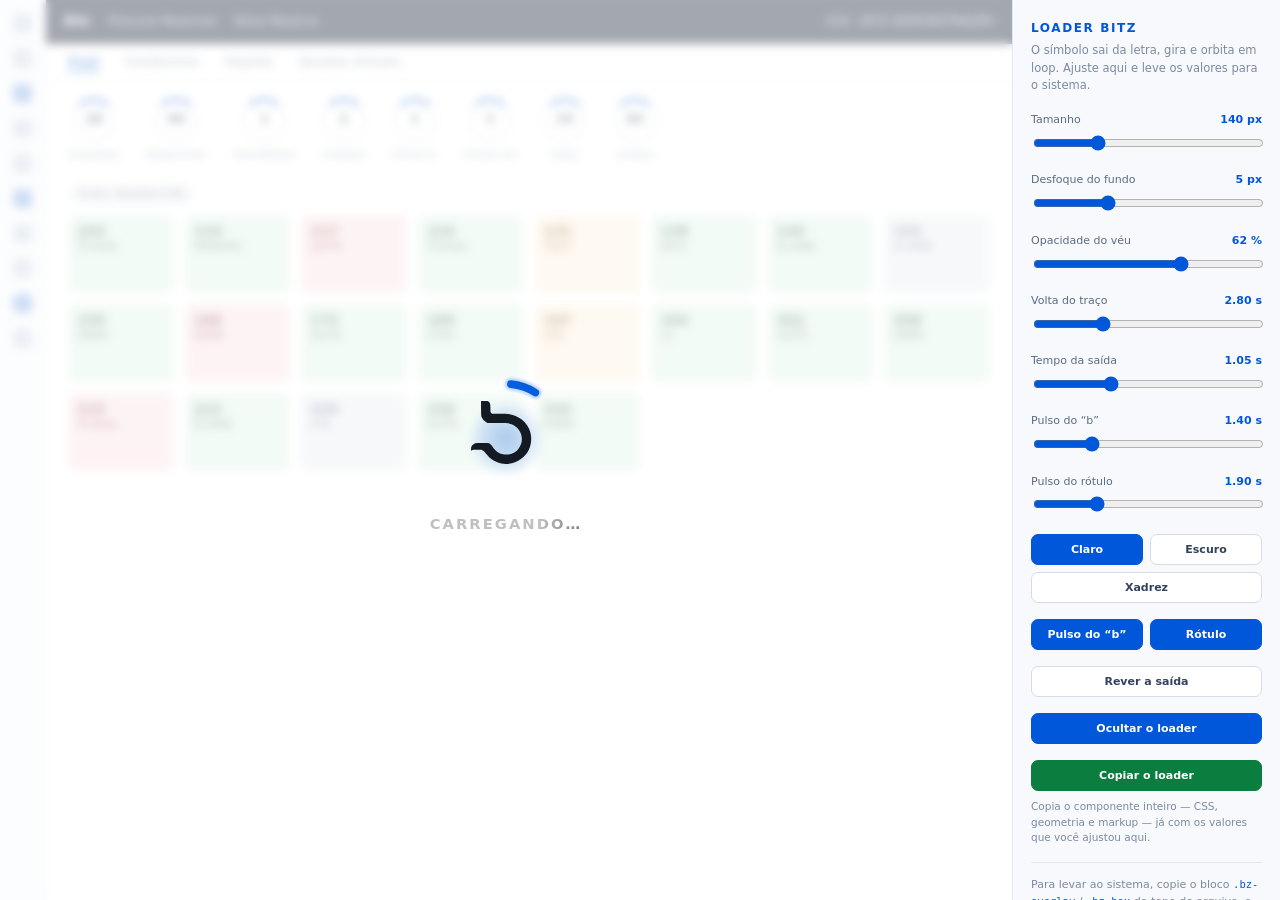
==== loader-b.html @ d3d87884 "Add Vercel configuration for routing and 404 handling - Introduced a new vercel.json file to define " ====
<!doctype html>
<html lang="pt-BR" data-tema="claro">
<head>
<meta charset="utf-8">
<meta name="viewport" content="width=device-width,initial-scale=1">
<link rel="icon" href="favicon.svg" type="image/svg+xml">
<link rel="icon" href="favicon.ico" sizes="48x48">
<link rel="apple-touch-icon" href="apple-touch-icon.png">
<title>Bitz · Loader do sistema — "b" + símbolo em órbita</title>
<style>
/* ==========================================================================
   BITZ · LOADER DO SISTEMA
   --------------------------------------------------------------------------
   Só a letra "b" da marca e o símbolo azul que vive dentro dela.

   O símbolo não é uma figura que passeia: ele É o traço do loader, do
   primeiro ao último quadro. O traço nasce exatamente no formato do símbolo,
   a ponta esquerda parte para a esquerda e sobe, e o resto do corpo passa
   pelo mesmo lugar por onde a ponta passou — física de cobra: o traço é um
   trecho que corre por um trilho, então a cauda herda o caminho da cabeça.

   COMO O TRAÇO NASCE IGUAL AO SÍMBOLO
   O símbolo tem 23,84 de espessura de corpo e uma espinha praticamente reta
   (inclinação de 0,79°) de (275,08 , 289,36) a (192,92 , 290,50), com 82,16
   de vão. Um traço de 23,84 com ponta redonda sobre essa espinha fecha
   82,16 + 23,84 = 106,00 — o comprimento exato do símbolo no vetor.
   Por isso o primeiro quadro do loader e o símbolo da marca são a mesma
   forma; não há troca de figura, nem fusão, nem cópia. Medido contra o
   contorno do vetor, o traço cobre 91,3% da área do símbolo (o teto é
   92,1%: o símbolo tem uma ponta reta e outra em bico, e um traço tem as
   duas pontas iguais — essa é toda a diferença que sobra).

   O TRILHO
   Começa na espinha do símbolo, segue reto para a esquerda, abre até r=193
   (o chicote, mais para fora que a própria órbita) e entra tangente na
   órbita r=170 a 255°. O raio mínimo de curva é 39,9 — quase 2x a espessura,
   então o traço dobra sem vincar. A curva foi resolvida contra o contorno
   real do "b" setor a setor: em nenhum ponto chega a menos de 9 do desenho
   da letra.

   A PASSAGEM PARA A ÓRBITA INFINITA
   Quando a cauda já rodou 20° dentro da órbita, o círculo assume. Nesse
   quadro as duas formas são idênticas de propósito — mesma posição
   (275,22°), mesmo vão (82,16), mesma espessura (23,84) e mesma velocidade
   (212°/s). A emenda não é disfarçada: ela não existe.

   POR QUE NUNCA TRAVA
   A volta e o corrimento da cauda são lineares e independentes, cada um
   fechando exatamente uma volta. Só o comprimento e a espessura respiram.
   Não existe quadro em que a cauda pare — nem no reinício do ciclo, porque
   -100 e 0 de dashoffset são o mesmo ponto do círculo.

   Geometria medida no vetor original (bitz-logo-vetorizado.svg, intacto):
     centro do bojo do "b" .... (329.16 , 307.33)
     raio externo do bojo ..... 79.4     espessura do traço .... 29.35
     ponto mais alto do "b" ... r=142 (topo da haste, a 242°)
     órbita ................... r=170   circunferência 1068,14

   O componente é o bloco .bz-box. Fundo próprio: nenhum.
   Tudo escala por uma medida só: --bz-size. As caixas são em `em`, sobre uma
   malha de 440 unidades de vetor = 1em; o que está dentro dos SVG usa as
   coordenadas do vetor original.
   ========================================================================== */

.bz-overlay{
  position:absolute; inset:0; z-index:50;
  display:grid; place-items:center;
  background:var(--bz-veil, rgba(255,255,255,.62));
  -webkit-backdrop-filter:blur(var(--bz-blur,5px)) saturate(.92);
          backdrop-filter:blur(var(--bz-blur,5px)) saturate(.92);
  animation:bzVeil .3s ease both;
}
@keyframes bzVeil{ from{opacity:0} to{opacity:1} }

.bz-box{
  /* ---- ajustes ---- */
  --bz-size:140px;        /* única medida: tudo deriva daqui */
  --bz-ink:#141a24;       /* cor da letra "b" */
  --bz-turn:2.8s;         /* um ciclo: volta do anel + corrimento da cauda */
  --bz-in:1.05s;          /* a saída do símbolo, uma vez só */
  --bz-pulso:1.4s;        /* respiro do "b" e do halo — independente do traço */
  --bz-skel:1.9s;         /* varredura do rótulo — independente do traço */

  font-size:var(--bz-size);
  display:flex; flex-direction:column; align-items:center; gap:.06em;
  color:var(--bz-ink);
}

.bz{ position:relative; width:1em; height:1em; overflow:visible }
.bz svg{ display:block; width:100%; height:100%; overflow:visible }

/* ---------- halo azul que respira atrás da letra ---------- */
.bz-halo{
  position:absolute; left:50%; top:50%;
  width:.56em; height:.56em; margin:-.28em 0 0 -.28em;
  border-radius:50%;
  background:radial-gradient(circle at 50% 50%,
      rgba(0,87,217,.30) 0%, rgba(0,87,217,.16) 40%, rgba(0,87,217,0) 70%);
  filter:blur(.025em);
  pointer-events:none;
  animation:bzHalo var(--bz-pulso) ease-in-out infinite;
}
@keyframes bzHalo{
  0%,100%{ transform:scale(.93); opacity:.6 }
  50%    { transform:scale(1.07); opacity:1 }
}

/* ---------- o traço, em qualquer fase ---------- */
.bz-tr{
  fill:none;
  stroke:url(#bzArco);
  stroke-width:23.84;             /* a espessura do corpo do símbolo */
  stroke-linecap:round;
  stroke-linejoin:round;
}
/* o mesmo traço, largo e desfocado: é o que dá corpo de líquido */
.bz-glow{
  stroke:rgba(59,134,255,.32);
  stroke-width:40;
  filter:blur(.022em);
}

/* ==========================================================================
   FASE 1 — A SAÍDA
   O traço corre pelo trilho. Um dash só: a cauda passa onde a cabeça passou.
   ========================================================================== */
.bz-rail{ position:absolute; inset:0 }
.bz-rail path{
  stroke-dasharray:151.45 1000;   /* 151,45/1000 do trilho = os 82,16 do símbolo */
  stroke-dashoffset:0;
  animation:bzCobra var(--bz-in) cubic-bezier(.42,.02,.5,.49) forwards;
}
/* O ease é calculado, não escolhido: a cauda tem de chegar ao fim exatamente
   na velocidade com que a órbita a recebe — que agora é a da volta pura,
   360/--bz-turn, porque no quadro da troca a cauda ainda está segurando.
   Se mudar --bz-in ou --bz-turn, refaça o ease:
       d  = 2.7208 * (--bz-in em s) / (--bz-turn em s)     <- derivada no fim
       y2 = 1 - 0.5*d   (preso entre 0 e 0.9)
       x2 = 1 - (1 - y2)/d
       cubic-bezier(.42, .02, x2, y2)
   Com os valores de fábrica (1,05s e 2,8s) isso dá cubic-bezier(.42,.02,.5,.49). */
@keyframes bzCobra{ to{ stroke-dashoffset:-723.50 } }

/* a saída sai de cena no quadro em que as duas formas coincidem */
.bz-rail{ animation:bzTroca .08s linear forwards; animation-delay:var(--bz-in) }
@keyframes bzTroca{ to{ opacity:0 } }

/* ==========================================================================
   FASE 2 — A ÓRBITA, SEM FIM
   .bz-lead   põe a órbita a 275,22°, onde a saída entrega o traço
   .bz-ring   a volta, velocidade constante
   .bz-car    a cauda corre (linear) enquanto o vão respira
   ========================================================================== */
.bz-lead,.bz-ring{ position:absolute; inset:0; transform-origin:50% 50% }
.bz-lead{ transform:rotate(275.22deg) }
.bz-ring{
  opacity:0;
  animation:bzEntra .08s linear forwards,
            bzGira  var(--bz-turn) linear infinite;
  animation-delay:var(--bz-in), var(--bz-in);
}
@keyframes bzEntra{ to{ opacity:1 } }
@keyframes bzGira { to{ transform:rotate(360deg) } }

.bz-car{
  /* 7,692% de 1068,14 = os mesmos 82,16. O vazio SEMPRE fecha 100 com o
     traço: assim o padrão dá exatamente uma volta, e o -100 do bzCorre cai
     no mesmo ponto de onde saiu. É isso que faz o ciclo emendar sem degrau. */
  stroke-dasharray:7.692 92.308;
  stroke-dashoffset:0;
  /* os três andam no MESMO ciclo, e é isso que impede a ponta de recuar */
  animation:bzCorre   var(--bz-turn) ease-in-out infinite,
            bzRespira var(--bz-turn) ease-in-out infinite,
            bzMassa   var(--bz-turn) ease-in-out infinite;
  animation-delay:var(--bz-in), var(--bz-in), var(--bz-in);
}
/* A CAUDA SEGURA E DISPARA — POR QUE A PONTA NÃO VOLTA MAIS
   A ponta anda a (volta) + (cauda) + (crescimento do vão). Se a cauda
   corresse em velocidade constante, na hora de recolher o vão encolheria
   mais depressa do que a cauda avança e a ponta andaria para trás — era
   exatamente o que acontecia. A correção é a mesma do spinner do Android:
   enquanto o traço estica, a cauda quase segura (avança só 6 de 100);
   quando o traço recolhe, ela dispara os 94 que faltam e compensa.
   Conferido derivando o ciclo inteiro com o ease-in-out real do CSS:
   a ponta varia entre +100 e +273,5 por ciclo — nunca chega a zero. */
@keyframes bzCorre{
  0%  { stroke-dashoffset:0 }
  50% { stroke-dashoffset:-6 }
  100%{ stroke-dashoffset:-100 }
}
/* só o vão e a espessura respiram — é daí que vem o "líquido" */
@keyframes bzRespira{
  0%,100%{ stroke-dasharray:7.692 92.308 }
  50%    { stroke-dasharray:52 48 }
}
@keyframes bzMassa{
  0%,100%{ stroke-width:23.84 }
  50%    { stroke-width:14.5 }
}
/* o corpo desfocado arrasta um pouco atrás, como massa que demora a virar */
.bz-ring .bz-glow{
  animation:bzCorre   var(--bz-turn) ease-in-out infinite,
            bzRespira var(--bz-turn) ease-in-out infinite,
            bzMassaGlow var(--bz-turn) ease-in-out infinite;
  animation-delay:calc(var(--bz-in) + .07s), calc(var(--bz-in) + .07s), calc(var(--bz-in) + .07s);
}
@keyframes bzMassaGlow{
  0%,100%{ stroke-width:40 }
  50%    { stroke-width:26 }
}

/* ---------- a letra "b" ---------- */
.bz-letter{
  position:absolute; left:50%; top:50%;
  width:.56818em; height:.56818em; margin:-.28409em 0 0 -.28409em;
  transform-origin:50% 50%;
  animation:bzBeat var(--bz-pulso) ease-in-out infinite;
}
@keyframes bzBeat{
  0%,100%{ transform:scale(1);     filter:drop-shadow(0 0 .016em rgba(0,87,217,.26)) }
  50%    { transform:scale(1.026); filter:drop-shadow(0 0 .045em rgba(0,87,217,.5)) }
}
.bz-b{ fill:currentColor }

/* ---------- o rótulo, em skeleton ---------- */
.bz-txt{
  margin:0;
  font:600 .105em/1 "Segoe UI",system-ui,-apple-system,Arial,sans-serif;
  letter-spacing:.14em; text-transform:uppercase; white-space:nowrap;
  background:linear-gradient(100deg,
      var(--bz-txt-dim, rgba(20,26,36,.28)) 28%,
      var(--bz-txt-hi,  rgba(20,26,36,.82)) 48%,
      var(--bz-txt-dim, rgba(20,26,36,.28)) 68%);
  background-size:260% 100%;
  -webkit-background-clip:text; background-clip:text;
  color:transparent;
  animation:bzTxt var(--bz-skel) linear infinite;
}
@keyframes bzTxt{ from{ background-position:140% 0 } to{ background-position:-60% 0 } }

/* o pulso do "b" pode ser desligado sem tocar no traço */
.bz-box.sem-pulso .bz-letter,
.bz-box.sem-pulso .bz-halo{ animation:none }

/* ---------- acessibilidade ---------- */
@media (prefers-reduced-motion: reduce){
  .bz-halo,.bz-letter,.bz-txt{ animation:none !important }
  .bz-rail{ opacity:0; animation:none !important }
  .bz-ring{ opacity:1; animation:bzGira 6s linear infinite !important }
  .bz-car{ stroke-dasharray:26 74; animation:none !important }
}

/* ==========================================================================
   DAQUI PARA BAIXO É SÓ A PÁGINA DE DEMONSTRAÇÃO.
   Nada disso precisa ir para o sistema.
   ========================================================================== */
*{box-sizing:border-box}
html,body{height:100%;margin:0}
body{
  font:14px/1.45 "Segoe UI",system-ui,-apple-system,Arial,sans-serif;
  color:#1d2430; background:#eef1f6;
  display:grid; grid-template-columns:1fr 268px;
  overflow:hidden;
}
html[data-tema="escuro"] body{ color:#e7eefb; background:#0b1220 }
html[data-tema="xadrez"] body{ background:#12151c }

/* ---- palco: onde o loader aparece ---- */
.palco{ position:relative; overflow:hidden }

/* fundo xadrez, para conferir que o loader não carrega fundo nenhum */
.xadrez{
  position:absolute; inset:0; display:none;
  background-color:#1b1f28;
  background-image:
    linear-gradient(45deg,#272c37 25%,transparent 25%,transparent 75%,#272c37 75%),
    linear-gradient(45deg,#272c37 25%,transparent 25%,transparent 75%,#272c37 75%);
  background-size:26px 26px; background-position:0 0,13px 13px;
}
html[data-tema="xadrez"] .xadrez{ display:block }
html[data-tema="xadrez"] .app{ display:none }

/* ---- maquete do painel, só para o desfoque ter o que borrar ---- */
.app{ position:absolute; inset:0; display:flex; overflow:hidden }
.rail{ width:46px; background:#f7f9fc; border-right:1px solid #e2e8f1;
       display:flex; flex-direction:column; align-items:center; gap:16px; padding:14px 0 }
.rail i{ width:19px; height:19px; border-radius:5px; background:#c9d4e4; display:block }
.rail i:nth-child(3n){ background:#0057D9; opacity:.5 }
.col{ flex:1; display:flex; flex-direction:column; min-width:0 }
.top{ height:44px; background:#0e1b33; display:flex; align-items:center; gap:18px;
      padding:0 18px; color:#cddcf5; font-size:12px; flex:none }
.top b{ color:#fff; font-weight:600 }
.top .sp{ flex:1 }
.abas{ height:38px; display:flex; gap:26px; padding:0 22px; align-items:center;
       border-bottom:1px solid #e2e8f1; background:#fff; font-size:12.5px; color:#5b6b83; flex:none }
.abas span:first-child{ color:#0057D9; box-shadow:inset 0 -2px 0 #0057D9; font-weight:600 }
.corpo{ flex:1; overflow:hidden; padding:16px 22px; background:#fff }
.kpis{ display:flex; gap:26px; margin-bottom:16px; flex-wrap:wrap }
.kpi{ text-align:center; font-size:10.5px; color:#7c8aa0 }
.kpi u{ display:grid; place-items:center; width:44px; height:44px; margin:0 auto 5px;
        border-radius:50%; border:3px solid #e6ebf3; border-top-color:#0057D9;
        font-size:12px; font-weight:700; color:#2b3648; text-decoration:none }
.faixa{ display:inline-block; font-size:10px; color:#5b6b83; background:#eef2f8;
        border-radius:20px; padding:3px 11px; margin:6px 0 10px }
.uhs{ display:grid; grid-template-columns:repeat(auto-fill,minmax(104px,1fr)); gap:11px }
.uh{ height:78px; border-radius:7px; padding:8px 9px; font-size:11px; line-height:1.3;
     background:#dff3e6; color:#2f6b47 }
.uh b{ display:block; font-size:13.5px; font-weight:700 }
.uh.v{ background:#fbe0e3; color:#8e3644 }
.uh.l{ background:#fdeed8; color:#8a5c1d }
.uh.c{ background:#e9edf3; color:#5b6b83 }
html[data-tema="escuro"] .rail{ background:#0f172a; border-color:#1e2b45 }
html[data-tema="escuro"] .rail i{ background:#2a3b5c }
html[data-tema="escuro"] .abas{ background:#0f172a; border-color:#1e2b45; color:#8ba2c8 }
html[data-tema="escuro"] .corpo{ background:#0f172a }
html[data-tema="escuro"] .kpi u{ border-color:#22304d; border-top-color:#3b86ff; color:#dbe6f8 }
html[data-tema="escuro"] .faixa{ background:#1a2540; color:#8ba2c8 }
html[data-tema="escuro"] .uh{ background:#12361f; color:#7fd6a0 }
html[data-tema="escuro"] .uh.v{ background:#3a1620; color:#f0919f }
html[data-tema="escuro"] .uh.l{ background:#3a2a12; color:#e8bb72 }
html[data-tema="escuro"] .uh.c{ background:#1a2540; color:#8ba2c8 }

/* ---- painel de ajustes ---- */
.ctrl{ background:#f7f9fc; border-left:1px solid #e2e8f1; padding:20px 18px;
       overflow:auto; display:flex; flex-direction:column; gap:16px }
html[data-tema="escuro"] .ctrl,
html[data-tema="xadrez"] .ctrl{ background:#0f172a; border-color:#1e2b45; color:#e7eefb }
.ctrl h1{ font-size:12px; letter-spacing:1.6px; text-transform:uppercase;
          color:#0057D9; margin:0 0 2px }
.ctrl h1 small{ display:block; letter-spacing:0; text-transform:none; font-weight:400;
                font-size:11.5px; color:#7c8aa0; margin-top:5px; line-height:1.5 }
.campo label{ display:flex; justify-content:space-between; font-size:11px;
              color:#5b6b83; margin-bottom:5px }
html[data-tema="escuro"] .campo label,
html[data-tema="xadrez"] .campo label{ color:#8ba2c8 }
.campo label b{ color:#0057D9; font-variant-numeric:tabular-nums }
.campo input[type=range]{ width:100%; accent-color:#0057D9 }
.linha{ display:flex; gap:7px; flex-wrap:wrap }
.ctrl button{ flex:1; min-width:74px; height:31px; border-radius:7px; cursor:pointer;
              border:1px solid #d3dce9; background:#fff; color:#33415c;
              font:600 11px/1 "Segoe UI",system-ui,sans-serif; transition:.15s }
.ctrl button:hover{ border-color:#0057D9; color:#0057D9 }
.ctrl button[aria-pressed=true]{ background:#0057D9; border-color:#0057D9; color:#fff }
html[data-tema="escuro"] .ctrl button,
html[data-tema="xadrez"] .ctrl button{ background:#16213a; border-color:#26355a; color:#c6d6f0 }
.ctrl button.destaque{ background:#0a7d3f; border-color:#0a7d3f; color:#fff }
.ctrl button.destaque:hover{ background:#096935; border-color:#096935; color:#fff }
.dica{ font-size:10.5px; color:#7c8aa0; line-height:1.5; margin:-8px 0 0 }
html[data-tema="escuro"] .dica,
html[data-tema="xadrez"] .dica{ color:#7f92b3 }
/* só aparece se a área de transferência do navegador for negada */
.saida{ width:100%; height:150px; font:10.5px/1.4 ui-monospace,Consolas,monospace;
        border:1px solid #d3dce9; border-radius:7px; padding:8px; resize:vertical;
        background:#fff; color:#33415c }
html[data-tema="escuro"] .saida,
html[data-tema="xadrez"] .saida{ background:#16213a; border-color:#26355a; color:#c6d6f0 }
.nota{ font-size:11px; color:#7c8aa0; line-height:1.55; border-top:1px solid #e2e8f1;
       padding-top:13px; margin-top:auto }
html[data-tema="escuro"] .nota,
html[data-tema="xadrez"] .nota{ border-color:#1e2b45; color:#7f92b3 }
.nota code{ font-family:ui-monospace,Consolas,monospace; font-size:10.5px; color:#0057D9 }
@media (max-width:860px){ body{ grid-template-columns:1fr; grid-template-rows:1fr auto } }
</style>
</head>

<body>

<!-- ===== geometria da marca (recortada do vetor original, que segue intacto) ===== -->
<svg width="0" height="0" style="position:absolute" aria-hidden="true"><defs>
  <!-- letra "b" -->
  <path id="bzLetraB" d="M319.48,386.07C305.63,383.87 291.69,377.55 280.74,368.51C277.11,365.53 271.43,359.51 268.11,355.14C264.78,350.78 260.36,346.14 258.28,344.85C254.87,342.73 253.13,342.47 240.38,342.16C228.84,341.88 225.68,342.11 223.13,343.43L220.00,345.05 L220.00,340.09C220.00,331.44 223.15,326.28 230.50,322.89C233.97,321.29 237.21,321.04 254.91,321.02C274.86,321.00 275.42,321.06 279.56,323.48C282.35,325.12 285.16,328.12 287.76,332.23C292.17,339.20 299.62,346.86 305.58,350.55C316.05,357.03 332.67,358.89 345.29,354.99C353.05,352.60 362.60,346.45 367.55,340.68C369.52,338.38 372.72,333.28 374.67,329.35C387.99,302.43 374.49,271.28 345.00,260.89C338.87,258.74 336.58,258.57 305.00,258.05L271.50,257.50 L266.89,254.79C261.23,251.46 256.39,246.08 253.63,240.05C251.71,235.86 251.55,233.65 251.53,212.00L251.50,188.50 L262.17,188.50C272.18,188.50 273.01,188.66 275.52,191.00C280.35,195.52 281.00,197.95 281.00,211.50C281.00,223.54 281.11,224.20 283.45,226.55L285.91,229.00 L310.20,229.01C323.57,229.01 337.43,229.48 341.00,230.04C367.58,234.23 390.90,251.47 401.96,275.11C411.41,295.29 411.45,320.62 402.06,340.68C397.60,350.22 391.87,357.99 383.60,365.72C374.94,373.80 362.57,380.73 351.13,383.90C342.88,386.18 327.00,387.28 319.48,386.07Z"/>
  <!-- a cauda perde um pouco de corpo: dá leitura de rastro sem descaracterizar -->
  <!-- o traço não é chapado: vira do azul claro ao azul Bitz ao longo do arco -->
  <linearGradient id="bzArco" gradientUnits="userSpaceOnUse" x1="159" y1="187" x2="499" y2="427">
    <stop offset="0"   stop-color="#6aa6ff"/>
    <stop offset=".45" stop-color="#1f74e8"/>
    <stop offset="1"   stop-color="#0057D9"/>
  </linearGradient>
</defs></svg>

<main class="palco">
  <div class="xadrez"></div>

  <!-- maquete do painel (só para o desfoque ter conteúdo por baixo) -->
  <div class="app">
    <nav class="rail"><i></i><i></i><i></i><i></i><i></i><i></i><i></i><i></i><i></i><i></i></nav>
    <div class="col">
      <header class="top"><b>Bitz</b><span>Procurar Reservas</span><span>Nova Reserva</span><span class="sp"></span><span>419 · BITZ DEMONSTRAÇÃO</span></header>
      <div class="abas"><span>Pool</span><span>Condomínio</span><span>DayUse</span><span>Quartos Virtuais</span></div>
      <div class="corpo">
        <div class="kpis" id="kpis"></div>
        <div class="faixa">Andar: Standard (28)</div>
        <div class="uhs" id="uhs"></div>
      </div>
    </div>
  </div>

  <!-- ============ O LOADER ============ -->
  <div class="bz-overlay" id="overlay">
    <div class="bz-box" id="bz" role="status" aria-label="Carregando">
      <div class="bz">

        <!-- halo azul que respira atrás da letra -->
        <div class="bz-halo"></div>

        <!-- FASE 1: o traço nasce no formato do símbolo e corre pelo trilho -->
        <svg class="bz-rail" viewBox="109.16 87.33 440 440" aria-hidden="true">
          <path class="bz-tr bz-glow" pathLength="1000" d="M275.08,289.36 L192.92,290.50 C132.93,289.67 111.29,189.71 285.16,143.12 A170.00,170.00 0 0,1 469.73,211.72"/>
          <path class="bz-tr"         pathLength="1000" d="M275.08,289.36 L192.92,290.50 C132.93,289.67 111.29,189.71 285.16,143.12 A170.00,170.00 0 0,1 469.73,211.72"/>
        </svg>

        <!-- FASE 2: a mesma forma, agora em órbita sem fim -->
        <div class="bz-lead"><div class="bz-ring">
          <svg viewBox="109.16 87.33 440 440" aria-hidden="true">
            <circle class="bz-tr bz-car bz-glow" cx="329.16" cy="307.33" r="170" pathLength="100"/>
            <circle class="bz-tr bz-car"         cx="329.16" cy="307.33" r="170" pathLength="100"/>
          </svg>
        </div></div>

        <!-- a letra "b" -->
        <div class="bz-letter">
          <svg viewBox="204.16 182.33 250 250" aria-hidden="true"><use class="bz-b" href="#bzLetraB"/></svg>
        </div>

      </div>
      <p class="bz-txt">Carregando…</p>
    </div>
  </div>
</main>

<aside class="ctrl">
  <h1>Loader Bitz
    <small>O símbolo sai da letra, gira e orbita em loop. Ajuste aqui e leve os valores para o sistema.</small>
  </h1>

  <div class="campo">
    <label>Tamanho <b id="vSize">140 px</b></label>
    <input type="range" id="rSize" min="90" max="280" step="2" value="140">
  </div>
  <div class="campo">
    <label>Desfoque do fundo <b id="vBlur">5 px</b></label>
    <input type="range" id="rBlur" min="0" max="16" step="1" value="5">
  </div>
  <div class="campo">
    <label>Opacidade do véu <b id="vVeil">62 %</b></label>
    <input type="range" id="rVeil" min="0" max="95" step="1" value="62">
  </div>
  <div class="campo">
    <label>Volta do traço <b id="vRit">2.80 s</b></label>
    <input type="range" id="rRit" min="150" max="600" step="10" value="280">
  </div>
  <div class="campo">
    <label>Tempo da saída <b id="vSai">1.05 s</b></label>
    <input type="range" id="rSai" min="50" max="220" step="5" value="105">
  </div>
  <div class="campo">
    <label>Pulso do &ldquo;b&rdquo; <b id="vPul">1.40 s</b></label>
    <input type="range" id="rPul" min="60" max="400" step="5" value="140">
  </div>
  <div class="campo">
    <label>Pulso do rótulo <b id="vSkl">1.90 s</b></label>
    <input type="range" id="rSkl" min="80" max="500" step="10" value="190">
  </div>

  <div class="linha">
    <button id="bClaro"  aria-pressed="true">Claro</button>
    <button id="bEscuro" aria-pressed="false">Escuro</button>
    <button id="bXadrez" aria-pressed="false">Xadrez</button>
  </div>
  <div class="linha">
    <button id="bPulso"  aria-pressed="true">Pulso do &ldquo;b&rdquo;</button>
    <button id="bRotulo" aria-pressed="true">Rótulo</button>
  </div>
  <div class="linha">
    <button id="bReplay">Rever a saída</button>
  </div>
  <div class="linha">
    <button id="bToggle" aria-pressed="true">Ocultar o loader</button>
  </div>

  <div class="linha">
    <button id="bCopiar" class="destaque">Copiar o loader</button>
  </div>
  <p class="dica" id="dica">Copia o componente inteiro &mdash; CSS, geometria e markup &mdash;
     já com os valores que você ajustou aqui.</p>
  <textarea id="saida" class="saida" readonly hidden></textarea>

  <p class="nota">
    Para levar ao sistema, copie o bloco <code>.bz-overlay</code> / <code>.bz-box</code>
    do topo do arquivo, o markup do loader e os <code>&lt;defs&gt;</code> (o path da
    letra e o gradiente). O componente não desenha fundo: quem o dá é o
    <code>.bz-overlay</code>, com <code>backdrop-filter</code>. A letra usa
    <code>currentColor</code> — basta acertar <code>--bz-ink</code>. Se mexer em
    <code>--bz-in</code> ou <code>--bz-turn</code> fora daqui, refaça o ease da
    saída pela fórmula que está junto do <code>@keyframes bzCobra</code>.
  </p>
</aside>

<script>
/* ---- maquete: KPIs e mapa de UHs ---- */
var kpis = [["28","Ocupados"],["66","Disponíveis"],["1","Interditados"],["2","Limpeza"],
            ["1","Check-in"],["1","Check-out"],["33","Sujos"],["64","Limpos"]];
document.getElementById("kpis").innerHTML = kpis.map(function(k){
  return '<div class="kpi"><u>' + k[0] + "</u>" + k[1] + "</div>";
}).join("");

var classes = ["","","v","","l","","","c","","v","","","l","","","","v","","c","",""];
var nomes = ["TCASAL","MANSÃO","SUÍTE","TCASAL","TEST","RICK","ELAINE","ELAINE","EMER","EMER",
             "SUÍTE","STDC","STA","LX","SUÍTE","EMER","TCASAL","ELAINE","STA","SUÍTE","EMER"];
document.getElementById("uhs").innerHTML = nomes.map(function(n,i){
  return '<div class="uh ' + classes[i] + '"><b>' + (103 + i * 7) + "</b>" + n + "</div>";
}).join("");

/* ---- ajustes ---- */
var raiz = document.documentElement,
    bz   = document.getElementById("bz"),
    ov   = document.getElementById("overlay");

function veu(p){
  return raiz.dataset.tema === "escuro"
    ? "rgba(9,14,26," + (p / 100) + ")"
    : "rgba(255,255,255," + (p / 100) + ")";
}

function liga(id, alvo, fim){
  var r = document.getElementById("r" + id), v = document.getElementById("v" + id);
  function aplicar(){ var n = +r.value; v.textContent = fim(n); alvo(n); }
  r.addEventListener("input", aplicar);
  aplicar();
}
liga("Size", function(n){ bz.style.setProperty("--bz-size", n + "px"); }, function(n){ return n + " px"; });
liga("Blur", function(n){ ov.style.setProperty("--bz-blur", n + "px"); }, function(n){ return n + " px"; });
liga("Veil", function(n){ ov.style.setProperty("--bz-veil", veu(n)); },   function(n){ return n + " %"; });
/* Volta e saída mexem no mesmo ajuste: o ease da saída tem de continuar
   entregando a cauda na velocidade da órbita, senão a emenda ganha um degrau.
   É a fórmula documentada junto do @keyframes bzCobra. */
function ajustar(){
  var turn = +document.getElementById("rRit").value / 100;
  var sai  = +document.getElementById("rSai").value / 100;
  bz.style.setProperty("--bz-turn", turn.toFixed(2) + "s");
  bz.style.setProperty("--bz-in",   sai.toFixed(2)  + "s");

  var d  = 2.7208 * sai / turn;
  var y2 = Math.min(.9, Math.max(0, 1 - .5 * d));
  var x2 = 1 - (1 - y2) / d;
  var trilho = bz.querySelectorAll(".bz-rail path");
  for (var i = 0; i < trilho.length; i++){
    trilho[i].style.animationTimingFunction =
      "cubic-bezier(.42,.02," + x2.toFixed(4) + "," + y2.toFixed(4) + ")";
  }
}
liga("Rit", ajustar, function(n){ return (n / 100).toFixed(2) + " s"; });
liga("Sai", ajustar, function(n){ return (n / 100).toFixed(2) + " s"; });
/* estes dois não têm nada a ver com o traço: andam no seu próprio tempo */
liga("Pul", function(n){ bz.style.setProperty("--bz-pulso", (n / 100).toFixed(2) + "s"); },
            function(n){ return (n / 100).toFixed(2) + " s"; });
liga("Skl", function(n){ bz.style.setProperty("--bz-skel",  (n / 100).toFixed(2) + "s"); },
            function(n){ return (n / 100).toFixed(2) + " s"; });

/* ---- temas do palco ---- */
var botoes = { claro:"bClaro", escuro:"bEscuro", xadrez:"bXadrez" };
Object.keys(botoes).forEach(function(t){
  document.getElementById(botoes[t]).addEventListener("click", function(){
    raiz.dataset.tema = t;
    Object.keys(botoes).forEach(function(o){
      document.getElementById(botoes[o]).setAttribute("aria-pressed", o === t ? "true" : "false");
    });
    /* a letra e o rótulo acompanham o fundo; o traço é sempre o azul da marca */
    var claro = (t === "claro");
    bz.style.setProperty("--bz-ink", claro ? "#141a24" : "#f2f7ff");
    bz.style.setProperty("--bz-txt-dim", claro ? "rgba(20,26,36,.28)"  : "rgba(226,238,255,.24)");
    bz.style.setProperty("--bz-txt-hi",  claro ? "rgba(20,26,36,.82)"  : "rgba(226,238,255,.88)");
    ov.style.setProperty("--bz-veil",
      t === "xadrez" ? "transparent" : veu(+document.getElementById("rVeil").value));
  });
});

/* ---- o pulso do "b" (e o halo) liga ou desliga ---- */
document.getElementById("bPulso").addEventListener("click", function(){
  var desligado = bz.classList.toggle("sem-pulso");
  this.setAttribute("aria-pressed", desligado ? "false" : "true");
});

/* ---- o rótulo "Carregando…" entra ou sai ---- */
document.getElementById("bRotulo").addEventListener("click", function(){
  var txt = bz.querySelector(".bz-txt");
  var vai = txt.style.display === "none";
  txt.style.display = vai ? "" : "none";
  this.setAttribute("aria-pressed", vai ? "true" : "false");
});

/* abre direto num tema pela URL: loader-b.html#escuro | #xadrez */
var pedido = location.hash.replace("#", "");
if (botoes[pedido]) { document.getElementById(botoes[pedido]).click(); }

/* ---- rever a saída do símbolo: recria o nó para zerar as animações ---- */
document.getElementById("bReplay").addEventListener("click", function(){
  var novo = bz.cloneNode(true);
  bz.replaceWith(novo);
  bz = novo;
  document.getElementById("rSize").dispatchEvent(new Event("input"));
  document.getElementById("rRit").dispatchEvent(new Event("input"));
  document.getElementById("rSai").dispatchEvent(new Event("input"));
  document.getElementById("rPul").dispatchEvent(new Event("input"));
  document.getElementById("rSkl").dispatchEvent(new Event("input"));
});

/* ==========================================================================
   COPIAR O LOADER
   Monta o componente inteiro — o CSS (só a parte de cima do <style>, nunca a
   demonstração), a geometria da marca e o markup — com os valores do painel
   já gravados dentro, para colar direto no sistema.
   ========================================================================== */

var QL = String.fromCharCode(10);        /* quebra de linha do código montado */

/* o CSS do componente termina onde começa o aviso da demonstração */
function cssDoComponente(){
  var css = document.querySelector("style").textContent;
  var fim = css.indexOf("DAQUI PARA BAIXO");
  return css.slice(0, css.lastIndexOf("/*", fim)).replace(/\s+$/, "");
}

function valores(){
  var num = function(id){ return +document.getElementById(id).value; };
  var turn = num("rRit") / 100, sai = num("rSai") / 100;
  var d  = 2.7208 * sai / turn;
  var y2 = Math.min(.9, Math.max(0, 1 - .5 * d));
  var x2 = 1 - (1 - y2) / d;
  var lido = function(v){ return getComputedStyle(bz).getPropertyValue(v).trim(); };
  return {
    size: num("rSize") + "px",
    turn: turn.toFixed(2) + "s",
    saida: sai.toFixed(2) + "s",
    pulso: (num("rPul") / 100).toFixed(2) + "s",
    skel:  (num("rSkl") / 100).toFixed(2) + "s",
    ink:   lido("--bz-ink") || "#141a24",
    dim:   bz.style.getPropertyValue("--bz-txt-dim").trim(),
    hi:    bz.style.getPropertyValue("--bz-txt-hi").trim(),
    blur:  num("rBlur") + "px",
    veu:   ov.style.getPropertyValue("--bz-veil").trim() ||
           "rgba(255,255,255," + (num("rVeil") / 100) + ")",
    ease:  "cubic-bezier(.42,.02," + x2.toFixed(4) + "," + y2.toFixed(4) + ")"
  };
}

/* troca o valor de uma variável preservando o que vier depois do ";",
   que é onde moram os comentários. Devolve a linha em que mexeu. */
function trocarVar(linhas, nome, valor){
  for (var i = 0; i < linhas.length; i++){
    var p = linhas[i].indexOf("--" + nome + ":");
    if (p < 0) continue;
    var fim = linhas[i].indexOf(";", p);
    if (fim < 0) continue;
    linhas[i] = linhas[i].slice(0, p) + "--" + nome + ":" + valor + linhas[i].slice(fim);
    return i;
  }
  return -1;
}

function montarCodigo(){
  var v = valores(), linhas = cssDoComponente().split(QL);

  /* os ajustes do painel entram no lugar dos valores de fábrica */
  trocarVar(linhas, "bz-size",  v.size);
  trocarVar(linhas, "bz-ink",   v.ink);
  trocarVar(linhas, "bz-turn",  v.turn);
  trocarVar(linhas, "bz-in",    v.saida);
  trocarVar(linhas, "bz-pulso", v.pulso);
  var iSkel = trocarVar(linhas, "bz-skel", v.skel);

  /* as cores do rótulo só entram se o tema tiver mexido nelas */
  if (v.dim && v.hi && iSkel >= 0){
    linhas.splice(iSkel + 1, 0,
      "  --bz-txt-dim:" + v.dim + ";",
      "  --bz-txt-hi:"  + v.hi  + ";");
  }
  var css = linhas.join(QL);

  /* o véu e o desfoque moram no overlay. Troca literal: o valor tem
     parênteses (rgba) e um regex pararia no primeiro fecha-parêntese. */
  css = css.split("var(--bz-veil, rgba(255,255,255,.62))")
           .join("var(--bz-veil, " + v.veu + ")");
  css = css.split("blur(var(--bz-blur,5px))")
           .join("blur(var(--bz-blur," + v.blur + "))");

  /* o ease da saída acompanha --bz-in e --bz-turn: já vai recalculado */
  css = css.replace(/(animation:bzCobra var\(--bz-in\) )cubic-bezier\([^)]*\)/, "$1" + v.ease);

  /* geometria da marca: o path da letra e o gradiente do traço */
  var defs = document.querySelector("svg[width='0']").outerHTML;

  /* markup limpo: sem os id e sem os style que o painel injeta */
  var no = ov.cloneNode(true);
  no.removeAttribute("id");
  no.removeAttribute("style");
  var box = no.querySelector(".bz-box");
  box.removeAttribute("id");
  if (!rotuloVisivel()){
    var p = box.querySelector(".bz-txt");
    if (p) p.parentNode.removeChild(p);
  }
  var sujos = no.querySelectorAll("[style]");
  for (var i = 0; i < sujos.length; i++) sujos[i].removeAttribute("style");

  return [
    "<!-- ==========================================================",
    "     BITZ · LOADER DO SISTEMA",
    "     Ajustado em: tamanho " + v.size + " · volta " + v.turn +
      " · saída " + v.saida,
    "                  pulso do \"b\" " + v.pulso + " · pulso do rótulo " + v.skel,
    "     O componente não desenha fundo: quem o dá é o .bz-overlay.",
    "     ========================================================== -->",
    "",
    "<style>",
    css,
    "</style>",
    "",
    "<!-- geometria da marca (recortada do vetor original) -->",
    defs,
    "",
    "<!-- o loader -->",
    no.outerHTML,
    ""
  ].join(QL);
}

function rotuloVisivel(){
  var p = bz.querySelector(".bz-txt");
  return !!p && p.style.display !== "none";
}

/* ---- o botão ---- */
document.getElementById("bCopiar").addEventListener("click", function(){
  var botao = this, codigo = montarCodigo(), saida = document.getElementById("saida");

  function avisar(txt, mostrarCampo){
    botao.textContent = txt;
    setTimeout(function(){ botao.textContent = "Copiar o loader"; }, 1800);
    if (mostrarCampo){
      saida.value = codigo;
      saida.hidden = false;
      saida.focus();
      saida.select();
    }
  }

  if (navigator.clipboard && navigator.clipboard.writeText){
    navigator.clipboard.writeText(codigo).then(
      function(){ avisar("Copiado!", false); },
      function(){ avisar("Copie daqui ↓", true); }
    );
    return;
  }
  /* navegador antigo, ou página aberta sem contexto seguro */
  try {
    saida.value = codigo;
    saida.hidden = false;
    saida.select();
    var ok = document.execCommand("copy");
    saida.hidden = ok;
    avisar(ok ? "Copiado!" : "Copie daqui ↓", !ok);
  } catch (e){
    avisar("Copie daqui ↓", true);
  }
});

/* ---- mostrar / ocultar ---- */
document.getElementById("bToggle").addEventListener("click", function(){
  var visivel = ov.style.display !== "none";
  ov.style.display = visivel ? "none" : "";
  this.textContent = visivel ? "Mostrar" : "Ocultar";
  this.setAttribute("aria-pressed", visivel ? "false" : "true");
});
</script>
</body>
</html>
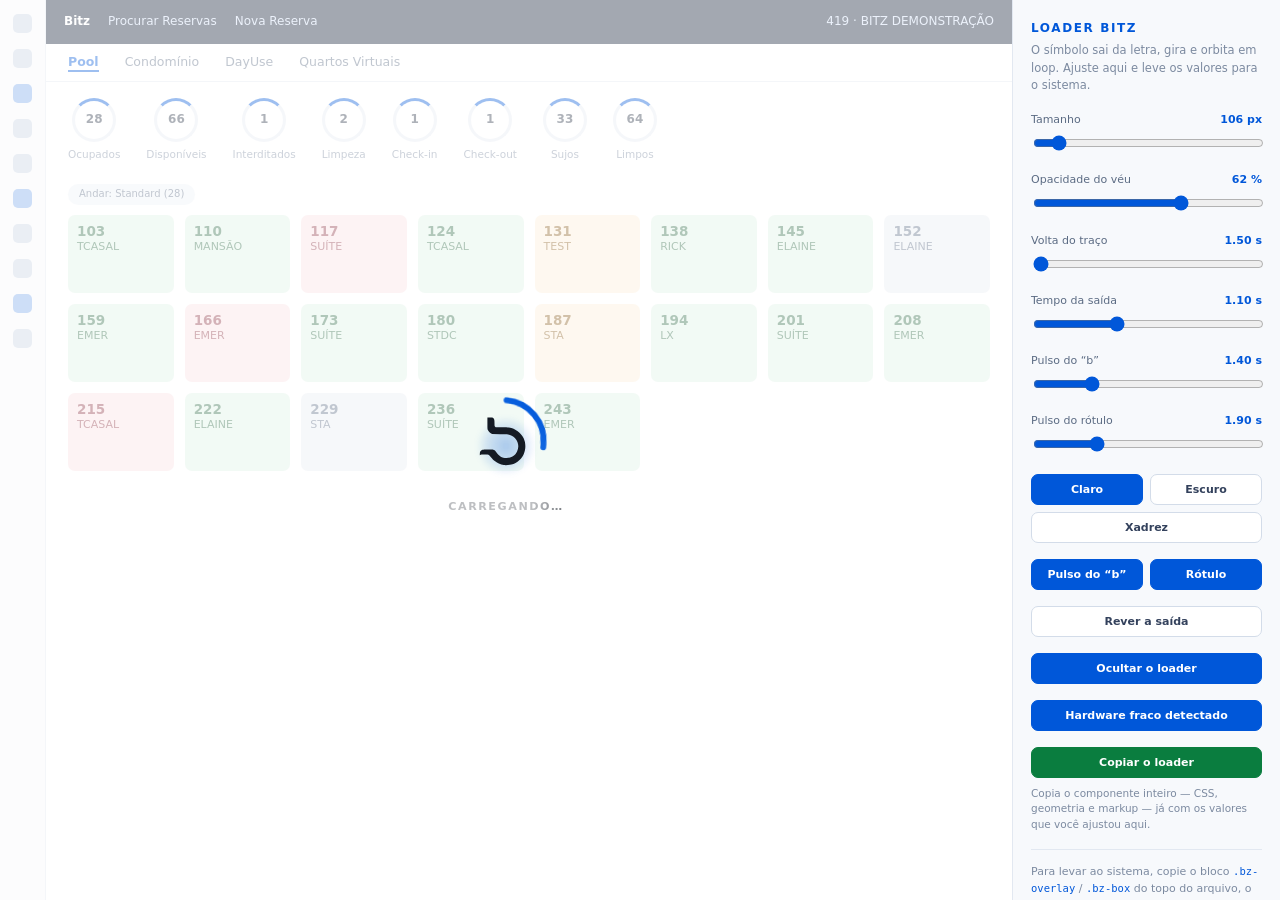
==== commit e2137085: "Refactor loader styles and animations for improved performance and visual alignment" ====
--- a/loader-b.html
+++ b/loader-b.html
@@ -66,18 +66,22 @@
   position:absolute; inset:0; z-index:50;
   display:grid; place-items:center;
   background:var(--bz-veil, rgba(255,255,255,.62));
-  -webkit-backdrop-filter:blur(var(--bz-blur,5px)) saturate(.92);
-          backdrop-filter:blur(var(--bz-blur,5px)) saturate(.92);
+  /* backdrop-filter removido: era o maior custo de GPU do loader (blur em
+     tela cheia, recalculado o tempo todo em que o overlay fica visível) */
   animation:bzVeil .3s ease both;
 }
 @keyframes bzVeil{ from{opacity:0} to{opacity:1} }
+
+/* fade-out ao fechar — ver o handler do botão "Ocultar o loader" no script */
+.bz-overlay.bz-closing{ animation:bzVeilOut .3s ease forwards; }
+@keyframes bzVeilOut{ from{opacity:1} to{opacity:0} }
 
 .bz-box{
   /* ---- ajustes ---- */
-  --bz-size:140px;        /* única medida: tudo deriva daqui */
+  --bz-size:106px;        /* única medida: tudo deriva daqui */
   --bz-ink:#141a24;       /* cor da letra "b" */
-  --bz-turn:2.8s;         /* um ciclo: volta do anel + corrimento da cauda */
-  --bz-in:1.05s;          /* a saída do símbolo, uma vez só */
+  --bz-turn:1.50s;         /* um ciclo: volta do anel + corrimento da cauda */
+  --bz-in:1.10s;          /* a saída do símbolo, uma vez só */
   --bz-pulso:1.4s;        /* respiro do "b" e do halo — independente do traço */
   --bz-skel:1.9s;         /* varredura do rótulo — independente do traço */
 
@@ -92,7 +96,11 @@
 /* ---------- halo azul que respira atrás da letra ---------- */
 .bz-halo{
   position:absolute; left:50%; top:50%;
-  width:.56em; height:.56em; margin:-.28em 0 0 -.28em;
+  /* margin-top reduzido em .0442em para descer o halo: a tinta da letra "b"
+     não é centralizada na própria caixa (o "peso" visual do traço fica mais
+     acima do centro geométrico onde o anel gira), então sem esse ajuste o
+     conjunto letra+halo fica puxado pra cima em relação ao anel */
+  width:.56em; height:.56em; margin:-.2358em 0 0 -.28em;
   border-radius:50%;
   background:radial-gradient(circle at 50% 50%,
       rgba(0,87,217,.30) 0%, rgba(0,87,217,.16) 40%, rgba(0,87,217,0) 70%);
@@ -112,23 +120,37 @@
   stroke-width:23.84;             /* a espessura do corpo do símbolo */
   stroke-linecap:round;
   stroke-linejoin:round;
-}
-/* o mesmo traço, largo e desfocado: é o que dá corpo de líquido */
-.bz-glow{
-  stroke:rgba(59,134,255,.32);
-  stroke-width:40;
-  filter:blur(.022em);
+  /* glow via drop-shadow estático no próprio traço, em vez de um segundo
+     <path>/<circle> duplicado só pra ficar borrado atrás — metade dos
+     elementos SVG animados/repintados por frame */
+  filter:drop-shadow(0 0 .028em rgba(59,134,255,.55));
 }
 
 /* ==========================================================================
    FASE 1 — A SAÍDA
    O traço corre pelo trilho. Um dash só: a cauda passa onde a cabeça passou.
+
+   O ponto de partida (M/L do início do "d" no markup, mais o primeiro ponto
+   de controle da curva seguinte) foi descido 19,5 unidades em relação à
+   espinha original do vetor. Não é um ajuste visual solto: medido no
+   bitz-logo-vetorizado.svg original, o símbolo azul (o path
+   "M181.14,297.88...Z" ao lado da letra) tem centro em y≈290,05 — bem
+   próximo da espinha original (289,93). Mas a letra "b" (.bz-letter,
+   acima) foi descida 19,44 unidades via margin-top pra compensar a tinta
+   dela não ser centralizada na própria caixa, e o traço não acompanhava
+   esse deslocamento (ele é posicionado direto pelas coordenadas do vetor,
+   sem o mesmo truque de CSS) — por isso ficava visualmente alto demais em
+   relação à letra já deslocada. Os 19,5 daqui = ~0,25 (a pequena diferença
+   entre a espinha e o centro real do símbolo) + 19,44 (pra acompanhar o
+   deslocamento da letra). Só esses três pontos moveram, na mesma
+   quantidade cada um (preserva a tangente entre a reta e a curva); o resto
+   da curva, o arco e a órbita (r=170) continuam exatamente como estavam.
    ========================================================================== */
 .bz-rail{ position:absolute; inset:0 }
 .bz-rail path{
   stroke-dasharray:151.45 1000;   /* 151,45/1000 do trilho = os 82,16 do símbolo */
   stroke-dashoffset:0;
-  animation:bzCobra var(--bz-in) cubic-bezier(.42,.02,.5,.49) forwards;
+  animation:bzCobra var(--bz-in) cubic-bezier(.42,.02,.5,.0024) forwards;
 }
 /* O ease é calculado, não escolhido: a cauda tem de chegar ao fim exatamente
    na velocidade com que a órbita a recebe — que agora é a da volta pura,
@@ -152,7 +174,12 @@
    .bz-car    a cauda corre (linear) enquanto o vão respira
    ========================================================================== */
 .bz-lead,.bz-ring{ position:absolute; inset:0; transform-origin:50% 50% }
-.bz-lead{ transform:rotate(275.22deg) }
+/* a tinta da letra "b" também pesa um pouco pra esquerda dentro da própria
+   caixa (mesmo motivo do ajuste vertical do halo/letra acima) — por isso a
+   órbita, perfeitamente centralizada, sobrava mais espaço à direita da letra
+   do que à esquerda. Desloca só a órbita (fase 2); a fase 1 (.bz-rail, o
+   traço que nasce igual à letra) continua exatamente como estava. */
+.bz-lead{ transform:translateX(-.0305em) rotate(275.22deg) }
 .bz-ring{
   opacity:0;
   animation:bzEntra .08s linear forwards,
@@ -197,22 +224,10 @@
   0%,100%{ stroke-width:23.84 }
   50%    { stroke-width:14.5 }
 }
-/* o corpo desfocado arrasta um pouco atrás, como massa que demora a virar */
-.bz-ring .bz-glow{
-  animation:bzCorre   var(--bz-turn) ease-in-out infinite,
-            bzRespira var(--bz-turn) ease-in-out infinite,
-            bzMassaGlow var(--bz-turn) ease-in-out infinite;
-  animation-delay:calc(var(--bz-in) + .07s), calc(var(--bz-in) + .07s), calc(var(--bz-in) + .07s);
-}
-@keyframes bzMassaGlow{
-  0%,100%{ stroke-width:40 }
-  50%    { stroke-width:26 }
-}
-
 /* ---------- a letra "b" ---------- */
 .bz-letter{
   position:absolute; left:50%; top:50%;
-  width:.56818em; height:.56818em; margin:-.28409em 0 0 -.28409em;
+  width:.56818em; height:.56818em; margin:-.2399em 0 0 -.28409em;
   transform-origin:50% 50%;
   animation:bzBeat var(--bz-pulso) ease-in-out infinite;
 }
@@ -249,6 +264,17 @@
   .bz-ring{ opacity:1; animation:bzGira 6s linear infinite !important }
   .bz-car{ stroke-dasharray:26 74; animation:none !important }
 }
+
+/* ---------- modo leve (hardware fraco) ----------
+   Mesma redução de cima, só que acionada por classe (.bz-lite em .bz-box)
+   via JS, para não depender do usuário ter ligado a opção de "reduzir
+   movimento" no sistema operacional. */
+.bz-box.bz-lite .bz-halo,
+.bz-box.bz-lite .bz-letter,
+.bz-box.bz-lite .bz-txt{ animation:none !important }
+.bz-box.bz-lite .bz-rail{ opacity:0; animation:none !important }
+.bz-box.bz-lite .bz-ring{ opacity:1; animation:bzGira 6s linear infinite !important }
+.bz-box.bz-lite .bz-car{ stroke-dasharray:26 74; animation:none !important }
 
 /* ==========================================================================
    DAQUI PARA BAIXO É SÓ A PÁGINA DE DEMONSTRAÇÃO.
@@ -405,15 +431,13 @@
 
         <!-- FASE 1: o traço nasce no formato do símbolo e corre pelo trilho -->
         <svg class="bz-rail" viewBox="109.16 87.33 440 440" aria-hidden="true">
-          <path class="bz-tr bz-glow" pathLength="1000" d="M275.08,289.36 L192.92,290.50 C132.93,289.67 111.29,189.71 285.16,143.12 A170.00,170.00 0 0,1 469.73,211.72"/>
-          <path class="bz-tr"         pathLength="1000" d="M275.08,289.36 L192.92,290.50 C132.93,289.67 111.29,189.71 285.16,143.12 A170.00,170.00 0 0,1 469.73,211.72"/>
+          <path class="bz-tr" pathLength="1000" d="M275.08,308.86 L192.92,310.00 C132.93,309.17 111.29,189.71 285.16,143.12 A170.00,170.00 0 0,1 469.73,211.72"/>
         </svg>
 
         <!-- FASE 2: a mesma forma, agora em órbita sem fim -->
         <div class="bz-lead"><div class="bz-ring">
           <svg viewBox="109.16 87.33 440 440" aria-hidden="true">
-            <circle class="bz-tr bz-car bz-glow" cx="329.16" cy="307.33" r="170" pathLength="100"/>
-            <circle class="bz-tr bz-car"         cx="329.16" cy="307.33" r="170" pathLength="100"/>
+            <circle class="bz-tr bz-car" cx="329.16" cy="307.33" r="170" pathLength="100"/>
           </svg>
         </div></div>
 
@@ -434,24 +458,20 @@
   </h1>
 
   <div class="campo">
-    <label>Tamanho <b id="vSize">140 px</b></label>
-    <input type="range" id="rSize" min="90" max="280" step="2" value="140">
-  </div>
-  <div class="campo">
-    <label>Desfoque do fundo <b id="vBlur">5 px</b></label>
-    <input type="range" id="rBlur" min="0" max="16" step="1" value="5">
+    <label>Tamanho <b id="vSize">106 px</b></label>
+    <input type="range" id="rSize" min="90" max="280" step="2" value="106">
   </div>
   <div class="campo">
     <label>Opacidade do véu <b id="vVeil">62 %</b></label>
     <input type="range" id="rVeil" min="0" max="95" step="1" value="62">
   </div>
   <div class="campo">
-    <label>Volta do traço <b id="vRit">2.80 s</b></label>
-    <input type="range" id="rRit" min="150" max="600" step="10" value="280">
+    <label>Volta do traço <b id="vRit">1.50 s</b></label>
+    <input type="range" id="rRit" min="150" max="600" step="10" value="150">
   </div>
   <div class="campo">
-    <label>Tempo da saída <b id="vSai">1.05 s</b></label>
-    <input type="range" id="rSai" min="50" max="220" step="5" value="105">
+    <label>Tempo da saída <b id="vSai">1.10 s</b></label>
+    <input type="range" id="rSai" min="50" max="220" step="5" value="110">
   </div>
   <div class="campo">
     <label>Pulso do &ldquo;b&rdquo; <b id="vPul">1.40 s</b></label>
@@ -477,6 +497,9 @@
   <div class="linha">
     <button id="bToggle" aria-pressed="true">Ocultar o loader</button>
   </div>
+  <div class="linha">
+    <button id="bLite" aria-pressed="false">Simular hardware fraco</button>
+  </div>
 
   <div class="linha">
     <button id="bCopiar" class="destaque">Copiar o loader</button>
@@ -488,11 +511,14 @@
   <p class="nota">
     Para levar ao sistema, copie o bloco <code>.bz-overlay</code> / <code>.bz-box</code>
     do topo do arquivo, o markup do loader e os <code>&lt;defs&gt;</code> (o path da
-    letra e o gradiente). O componente não desenha fundo: quem o dá é o
-    <code>.bz-overlay</code>, com <code>backdrop-filter</code>. A letra usa
+    letra e o gradiente). O componente não desenha fundo: quem o dá é o véu do
+    <code>.bz-overlay</code> (sem <code>backdrop-filter</code> — foi removido de
+    propósito, era o maior custo de GPU do loader). A letra usa
     <code>currentColor</code> — basta acertar <code>--bz-ink</code>. Se mexer em
     <code>--bz-in</code> ou <code>--bz-turn</code> fora daqui, refaça o ease da
-    saída pela fórmula que está junto do <code>@keyframes bzCobra</code>.
+    saída pela fórmula que está junto do <code>@keyframes bzCobra</code>. O
+    glow do traço é <code>filter:drop-shadow()</code> direto no <code>.bz-tr</code>
+    — não duplique o path/circle pra simular brilho, isso dobra o repaint por frame.
   </p>
 </aside>
 
@@ -529,7 +555,6 @@
   aplicar();
 }
 liga("Size", function(n){ bz.style.setProperty("--bz-size", n + "px"); }, function(n){ return n + " px"; });
-liga("Blur", function(n){ ov.style.setProperty("--bz-blur", n + "px"); }, function(n){ return n + " px"; });
 liga("Veil", function(n){ ov.style.setProperty("--bz-veil", veu(n)); },   function(n){ return n + " %"; });
 /* Volta e saída mexem no mesmo ajuste: o ease da saída tem de continuar
    entregando a cauda na velocidade da órbita, senão a emenda ganha um degrau.
@@ -637,7 +662,6 @@
     ink:   lido("--bz-ink") || "#141a24",
     dim:   bz.style.getPropertyValue("--bz-txt-dim").trim(),
     hi:    bz.style.getPropertyValue("--bz-txt-hi").trim(),
-    blur:  num("rBlur") + "px",
     veu:   ov.style.getPropertyValue("--bz-veil").trim() ||
            "rgba(255,255,255," + (num("rVeil") / 100) + ")",
     ease:  "cubic-bezier(.42,.02," + x2.toFixed(4) + "," + y2.toFixed(4) + ")"
@@ -677,12 +701,10 @@
   }
   var css = linhas.join(QL);
 
-  /* o véu e o desfoque moram no overlay. Troca literal: o valor tem
-     parênteses (rgba) e um regex pararia no primeiro fecha-parêntese. */
+  /* o véu mora no overlay. Troca literal: o valor tem parênteses (rgba) e
+     um regex pararia no primeiro fecha-parêntese. */
   css = css.split("var(--bz-veil, rgba(255,255,255,.62))")
            .join("var(--bz-veil, " + v.veu + ")");
-  css = css.split("blur(var(--bz-blur,5px))")
-           .join("blur(var(--bz-blur," + v.blur + "))");
 
   /* o ease da saída acompanha --bz-in e --bz-turn: já vai recalculado */
   css = css.replace(/(animation:bzCobra var\(--bz-in\) )cubic-bezier\([^)]*\)/, "$1" + v.ease);
@@ -690,12 +712,17 @@
   /* geometria da marca: o path da letra e o gradiente do traço */
   var defs = document.querySelector("svg[width='0']").outerHTML;
 
-  /* markup limpo: sem os id e sem os style que o painel injeta */
+  /* markup limpo: sem os id e sem os style que o painel injeta, e sem as
+     classes de estado transitório (fade-out em andamento / simulação de
+     hardware fraco) — o sistema aplica isso sozinho em tempo real, não faz
+     sentido exportar travado num desses estados */
   var no = ov.cloneNode(true);
   no.removeAttribute("id");
   no.removeAttribute("style");
+  no.classList.remove("bz-closing");
   var box = no.querySelector(".bz-box");
   box.removeAttribute("id");
+  box.classList.remove("bz-lite");
   if (!rotuloVisivel()){
     var p = box.querySelector(".bz-txt");
     if (p) p.parentNode.removeChild(p);
@@ -765,12 +792,54 @@
   }
 });
 
-/* ---- mostrar / ocultar ---- */
+/* ---- mostrar / ocultar (com fade-out, em vez de sumir seco) ---- */
 document.getElementById("bToggle").addEventListener("click", function(){
+  var botao = this;
   var visivel = ov.style.display !== "none";
-  ov.style.display = visivel ? "none" : "";
-  this.textContent = visivel ? "Mostrar" : "Ocultar";
-  this.setAttribute("aria-pressed", visivel ? "false" : "true");
+
+  if (visivel){
+    ov.classList.add("bz-closing");
+    var finish = function(){
+      ov.removeEventListener("animationend", finish);
+      clearTimeout(fallback);
+      ov.classList.remove("bz-closing");
+      ov.style.display = "none";
+    };
+    ov.addEventListener("animationend", finish);
+    var fallback = setTimeout(finish, 400);
+  } else {
+    ov.classList.remove("bz-closing");
+    ov.style.display = "";
+  }
+
+  botao.textContent = visivel ? "Mostrar" : "Ocultar";
+  botao.setAttribute("aria-pressed", visivel ? "false" : "true");
+});
+
+/* ---- detecta hardware fraco (poucos núcleos / pouca memória) e aplica a
+   mesma redução de animações que já existe para prefers-reduced-motion, sem
+   depender do usuário ter ligado essa opção no sistema operacional.
+   navigator.deviceMemory não existe em todo navegador (ex: Safari) — se a
+   API não existir, esse critério simplesmente não pesa na decisão. ---- */
+(function () {
+  var cores = navigator.hardwareConcurrency;
+  var memoria = navigator.deviceMemory;
+  var hardwareFraco =
+    (typeof cores === "number" && cores <= 2) ||
+    (typeof memoria === "number" && memoria <= 2);
+
+  if (hardwareFraco) {
+    bz.classList.add("bz-lite");
+    var bLite = document.getElementById("bLite");
+    bLite.setAttribute("aria-pressed", "true");
+    bLite.textContent = "Hardware fraco detectado";
+  }
+})();
+
+/* ---- botão pra simular o modo leve manualmente, sem precisar de um PC fraco de verdade ---- */
+document.getElementById("bLite").addEventListener("click", function(){
+  var ligado = bz.classList.toggle("bz-lite");
+  this.setAttribute("aria-pressed", ligado ? "true" : "false");
 });
 </script>
 </body>
